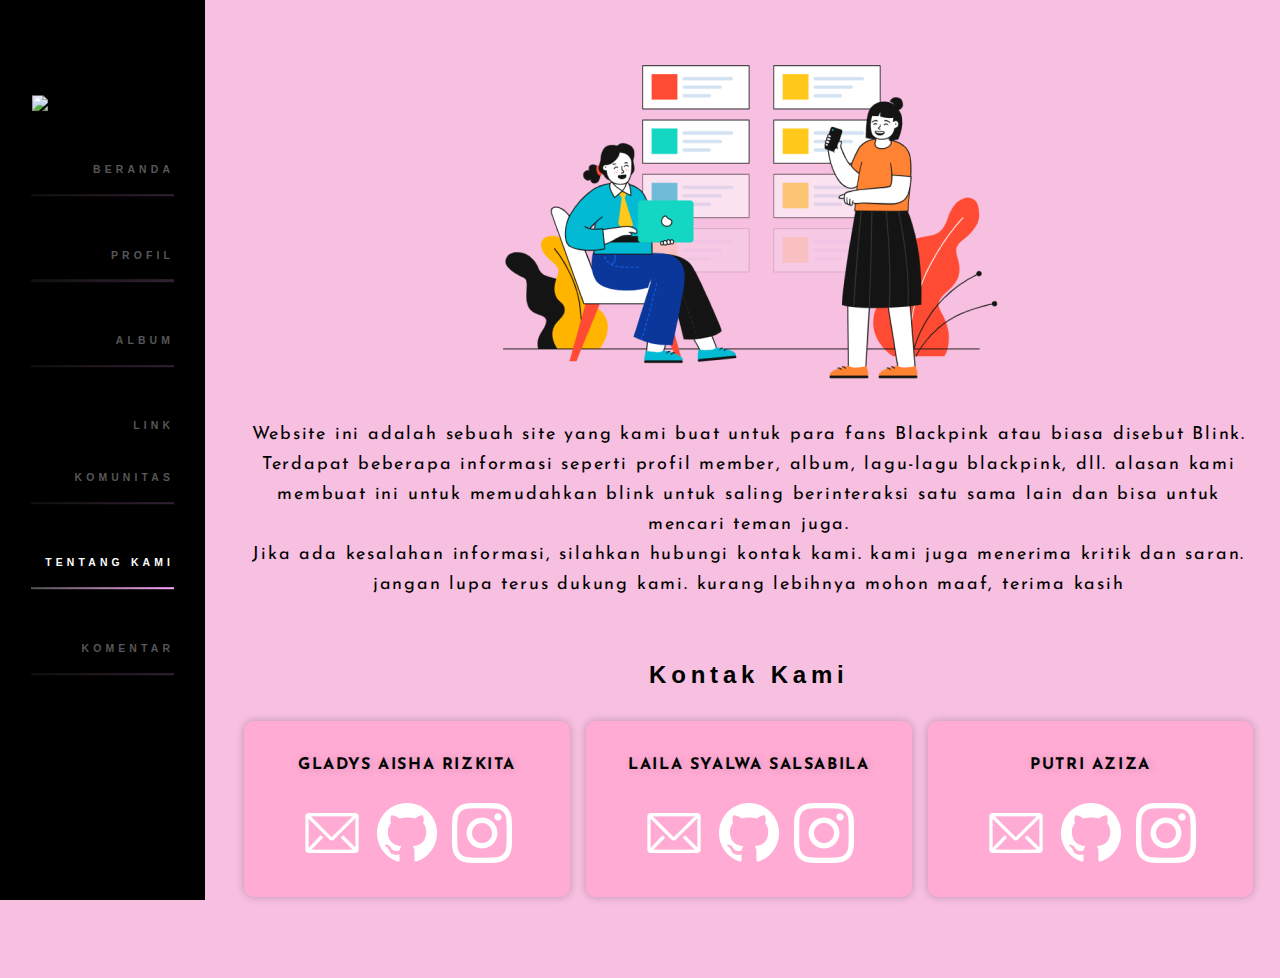
==== about.html @ 743e037a "commit tgl 20 januari 23" ====
<!DOCTYPE html>
<html lang="en">

<head>
  <meta charset="UTF-8">
  <meta http-equiv="X-UA-Compatible" content="IE=edge">
  <meta name="viewport" content="width=device-width, initial-scale=1.0">
  <link rel="shortcut icon"
    href="https://cdn4.iconfinder.com/data/icons/kpop-lightstick-2/32/kpop_light_stick-09-512.png" type="image/x-icon">

  <!-- custom css kalian ada di direktori ini -->
  <link rel="stylesheet" href="./css/style.css">
  <link rel="stylesheet" href="./css/about.css">

  <!-- ini title -->
  <title>Tentang Kami</title>

  <!-- ini link css buat manggil slick carousel nya dan make tema bawaan nya slick -->
  <link rel="stylesheet" href="https://cdnjs.cloudflare.com/ajax/libs/slick-carousel/1.5.8/slick.min.css">
  <link rel="stylesheet" href="https://cdnjs.cloudflare.com/ajax/libs/slick-carousel/1.5.8/slick-theme.min.css">

  <!-- SLICK BUTUH JQUERY BUAT RUNNING, Jadi ini script yang dibutuhin buat nge running slick-carrousel (sebenernya 1 aja cukup sih) -->
  <script src="https://cdnjs.cloudflare.com/ajax/libs/jquery/2.2.2/jquery.min.js"></script>
  <script src="https://cdnjs.cloudflare.com/ajax/libs/jquery/3.3.1/jquery.min.js"></script>
</head>

<body>
  <main class="main">

    <!-- BAGIAN Sidebar -->
    <aside class="sidebar">
      <nav class="nav">

        <!-- INI BAGIAN LOGO -->
        <div class="logofr">
          <!--<img class="lightstick" src="lightstick.png">-->
          <img class="logo" src="https://logosmarcas.net/wp-content/uploads/2020/12/Blackpink-Logo.png">
        </div>

        <!-- INI BAGIAN LINK NAVIGASI -->
        <ul>
          <!-- kelas active digunain buat ngasih efek nyala -->
          <li><a href="./index.html">Beranda</a></li>
          <li><a href="./profil.html">Profil</a></li>
          <li><a href="./album.html">Album</a></li>
          <li><a href="./komunitas.html">Link Komunitas</a></li>
          <li class="active"><a href="">Tentang Kami</a></li>
          <li><a href="./komentar.html">Komentar</a></li>
        </ul>


      </nav>
    </aside>

    <!-- Ini bagian sebelah kanan -->
    <!-- class="twitter" cuma nama untuk si section biar bisa di edit2 -->
    <section class="beranda">
      <a class="menux">☰</a>

        <div class="container5">

          <div class="kontentk">
            <img class="illus" src="./image/illus.png" alt="Tunggu Sebentar Yaaa~">
            <p class="keterangan"> 
              Website ini adalah sebuah site yang kami buat untuk para fans Blackpink atau biasa disebut Blink. 
              Terdapat beberapa informasi seperti profil member, album, lagu-lagu blackpink, dll. 
              alasan kami membuat ini untuk memudahkan blink untuk saling berinteraksi satu sama lain dan bisa untuk mencari teman juga. 
              <br>Jika ada kesalahan informasi, silahkan hubungi kontak kami. kami juga menerima kritik dan saran.
              <br>jangan lupa terus dukung kami. kurang lebihnya mohon maaf, terima kasih
            </p>

            <p class="judul">Kontak Kami</p>
            
            <div class="kartukontak">

              <div class="kartu kartunama grayosh">
                <p class="namakn">Gladys Aisha Rizkita</p>
                <div class="icon">
                  <a target="_blank" href="mailto:gladysglashta@gmail.com"> <img src="./image/email60.png" alt="Tunggu Sebentar Yaaa~"> </a>
                  <a target="_blank" href="https://github.com/glashta"> <img src="./image/github60.png" alt="Tunggu Sebentar Yaaa~"> </a>
                  <a target="_blank" href="https://www.instagram.com/gladysaisha/?hl=en"> <img src="./image/instagram60.png" alt="Tunggu Sebentar Yaaa~"> </a>
                </div>
              </div>

              <div class="kartu kartunama grayosh">
                <p class="namakn">Laila Syalwa Salsabila</p>
                <div class="icon">
                  <a target="_blank" href="mailto:lailasys13@gmail.com"> <img src="./image/email60.png" alt="Tunggu Sebentar Yaaa~"> </a>
                  <a target="_blank" href="https://github.com/IniHanyaTugas"> <img src="./image/github60.png" alt="Tunggu Sebentar Yaaa~"> </a>
                  <a target="_blank" href="https://www.instagram.com/lailsy_/"> <img src="./image/instagram60.png" alt="Tunggu Sebentar Yaaa~"> </a>
                </div>
              </div>

              <div class="kartu kartunama grayosh">
                <p class="namakn">Putri Aziza</p>
                <div class="icon">
                  <a target="_blank" href="mailto:putriaziza51@gmail.com"> <img src="./image/email60.png" alt="Tunggu Sebentar Yaaa~"> </a>
                  <a target="_blank" href="https://github.com/putrizia"> <img src="./image/github60.png" alt="Tunggu Sebentar Yaaa~"> </a>
                  <a target="_blank" href="https://instagram.com/gvrlxziaa_?igshid=YmMyMTA2M2Y="> <img src="./image/instagram60.png" alt="Tunggu Sebentar Yaaa~"> </a>
                </div>
              </div>

            </div>

          </div>

          
        </div>


    </section>
  </main>

  <!-- MAIN SCRIPT -->
  <script src="./javascript/main.js"></script>

  <!-- INI SCRIPT BUAT SLICK CAROUSSEL NYA BIAR AKTIF -->
  <script type="text/javascript" src="//cdn.jsdelivr.net/npm/slick-carousel@1.8.1/slick/slick.min.js"></script>

</body>

</html>
---- css/style.css ----
@import url("https://fonts.googleapis.com/css?family=Open+Sans");
@import url('https://fonts.googleapis.com/css2?family=Josefin+Sans&display=swap');

::-webkit-scrollbar {
  display: block;
  width: 10px;
  background-color: #f9dff2;
}

::-webkit-scrollbar-thumb {
  background-color: #FFABD4;
}

html {
  background: #f7bfe0;
}

/* Ini reset CSS (pake tanda * itu artinya semua class,id,tag dipilih) */
* {
  padding: 0;
  margin: 0;
  box-sizing: border-box;
}

/* bagian sidebar luar */
.sidebar {
  font-family: Arial;
  font-size: 16px;
  position: fixed;
  width: 16%;
  height: 100vh;
  background: #000;
  font-size: 0.65em;
}

/* bagian navigasi */
.nav {
  position: relative;
  margin: 0 15%;
  text-align: right;
  top: 40%;
  transform: translateY(-50%);
  font-weight: bold;
}

/* ini bagian link (Luar) */
.nav ul {
  list-style: none;
}

/* ini bagian link buat ngatur jarak antar link */
.nav ul li {
  position: relative;
  margin: 3.2em 0;
}

/* ini bagian link nya */
.nav ul li a {
  line-height: 5em;
  text-transform: uppercase;
  text-decoration: none;
  letter-spacing: 0.4em;
  color: rgba(255, 255, 255, 0.35);
  display: block;
  transition: all ease-out 300ms;
}

/* ini bagian link ketika di kasih class active */
.nav ul li.active a {
  color: white;
}

/* ini efek buat garis di bawah link biar sedikit transparan kalau tidak ada kelas active di <li> nya */
.nav ul li:not(.active)::after {
  opacity: 0.2;
}

/* ini ngasih efek berubah warna teks, pas lagi di hover/di deketin */
.nav ul li:not(.active):hover a {
  color: rgba(255, 255, 255, 0.75);
}

/* ini garis yang ada di bawah link */
.nav ul li::after {
  content: "";
  position: absolute;
  width: 100%;
  height: 0.2em;
  background: black;
  left: 0;
  bottom: 0;
  background-image: linear-gradient(to right, #525252, #ffa6fc);
}

/* ini bagian yang kanan,
  Kelas Twitter bisa di ganti pake kata apa aja, semisalkan gak mau pake kata "twitter"
  !Ini buat ngatur bagian kanan
*/
.beranda {
  position: relative;
  width: 83%;
  float: right;
  min-height: 100vh;
  padding-block: 10px;
}

/* ini kontainer nya si twitter */
.beranda .container {
  display: flex;
  flex-direction: column;
  margin: auto;
  height: 100%;
  width: 90%;
  font-family: 'Josefin Sans', sans-serif;
  /* background-color: tomato; nyalain kalo mau liat */
}

/* ini buat ngatur teks (tag <p>) yang ada di dalem twitter kontainer nya */
.beranda p {
  font-size: 1em;
  letter-spacing: 0.1em;
  color: #222;
  font-weight: bold;
  margin-top: 20px;
}

/* ini buat ngatur bungkus nya logo */
.logofr {
  display: flex;
  justify-content: center;
  font-weight: ;
}

/* ini buat ngatur gambar logo nya */
.logofr .logo {
  margin-top: 50px;
  width: 140px;
}

.kepala {
  position: relative;
  width: 100%;
  height: auto;
  margin-bottom: 16px;
  /* background-color: tomato; */
}

/* INI Buat ngatur kontainer slider nya */
.slider {
  width: 100%;
  height: auto;
  margin: auto;
  /* background-color: purple; nyalain kalo mau liat */
  margin-top: 4rem;
  display: flex;
  z-index: 1;
}

.slider_konten img {
  width: 100%;
  object-fit: cover;
  height: 25rem;
  filter: brightness(45%);
  z-index: 2;
  border-radius: 20px;
}

.kepala_judul {
  z-index: 10;
  position: absolute;
  top: 80%;
  left: 50%;
  transform: translateX(-50%);
  /* background-color: tomato; */
}

.kepala_judul .title {
  color: white;
  text-align: center;
  line-height: 6px;
  text-shadow: 5px 1px 10px black;
  font-size: 22px;
  font-weight: 900;
}

.kepala_judul .subtitle {
  color: white;
  text-align: center;
  line-height: 6px;
  text-shadow: 5px 1px 10px black;
  font-size: 22px;
  font-weight: 900;
}

.container .judul {
  color: black;
  text-align: left;
  line-height: 10px;
  font-size: 20px;
  font-weight: 800;
  font-family: Arial;
  text-transform: uppercase;
  letter-spacing: 0.2em;
  margin-top: 24px;
}

.container .deskripsi1 {
  color: black;
  text-align: justify;
  line-height: 20px;
  font-size: 16px;
  font-weight: 400;
  font-family: 'Josefin Sans', sans-serif;
  margin-bottom: 24px;
}

.container .deskripsi2 {
  color: black;
  text-align: justify;
  line-height: 20px;
  font-size: 16px;
  font-weight: 400;
  font-family: 'Josefin Sans', sans-serif;
  margin-bottom: 70px;
}


/* RESPONSIVE CSS */

.menux {
  display: none;
}

@media (max-width:1024px) {
.kepala_judul {
  z-index: 10;
  position: absolute;
  top: 80%;
  left: 50%;
  width: 90%;
  transform: translateX(-50%);
  /* background-color: tomato; */
  }
}

@media (max-width:768px) {
  .beranda {
    width: 100%;
    float: none;
  }

  ::-webkit-scrollbar {
    display: block;
    width: 0;
    background-color: #f9dff2;
  }

  .sidebar {
    display: block;
    position: fixed;
    top: 0;
    left: 0;
    width: 200px;
    height: 100%;
    transform: translateX(-500px);
    transition: transform 0.8s ease-in-out;
    line-height: 3;
    z-index: 9999;
    overflow-y: scroll;
    padding-left: 1rem;
  }

  .sidebar.show {
    transform: translateX(-20px);
  }

  .logofr .logo {
    width: 140px;
    margin-top: 150px;
  }

  .menux {
    display: block;
    position: fixed;
    right: 20px;
    top: 20px;
    padding: 5px 8px;
    border-radius: 5px;
    color: #333333;
    background-color: #FFABD4;
    font-size: 1rem;
    box-shadow: 2px 2px 10px rgba(255, 255, 255, 0.35);
    z-index: 9999;
  }

  .kepala_judul {
    z-index: 10;
    position: absolute;
    top: 75%;
    left: 50%;
    width: 90%;
    transform: translateX(-50%);
    /* background-color: tomato; */
    margin-bottom: 1rem;
  }

  .kepala_judul .subtitle {
    color: white;
    text-align: center;
    line-height: 24px;
    text-shadow: 5px 1px 10px black;
    font-size: 22px;
    font-weight: 900;
  }

  .kontentk .illus {
    width: 400px;
  }
}

@media (max-width:425px) {

  .kepala_judul {
    z-index: 10;
    position: absolute;
    top: 70%;
    left: 50%;
    width: 90%;
    transform: translateX(-50%);
    /* background-color: tomato; */
    margin-bottom: 1rem;
  }

  .kepala_judul .subtitle {
    color: white;
    text-align: center;
    line-height: 2rem;
    text-shadow: 5px 1px 10px black;
    font-size: 22px;
    font-weight: 900;
  }

  .linkbp .judul {
    color: black;
    text-align: center;
    line-height: 24px;
    font-size: 20px;
    font-weight: 800;
    font-family: Arial;
    text-transform: uppercase;
    letter-spacing: 0.2em;
    margin-top: 24px;
  }

  .linkfans .judul {
    color: black;
    text-align: center;
    line-height: 24px;
    font-size: 20px;
    font-weight: 800;
    font-family: Arial;
    text-transform: uppercase;
    letter-spacing: 0.2em;
    margin-top: 3rem;
  }


  .kontentk .illus {
    width: 300px;
  }

}
---- css/about.css ----
@import url("https://fonts.googleapis.com/css?family=Open+Sans");
@import url('https://fonts.googleapis.com/css2?family=Josefin+Sans&display=swap');

.container5 {
    position: relative;
    height: auto;
    overflow: hidden;
    padding-bottom: 8px;
    max-width: 1200px;
    margin: 0 auto;
    /* background-color: tomato; */
}

.kontentk {
    position: relative;
    width: 95%;
    max-width: 1440px;
    margin: auto;
    display: flex;
    flex-direction: column;
    align-items: center;
    z-index: 5;
    padding-block: 3rem;
}

.kontentk .illus {
    width: 500px;
}

.kontentk .keterangan {
    text-align: center;
    font-weight: 400;
    font-family: 'Josefin Sans', sans-serif;
    color: black;
    font-size: 18px;
    line-height: 30px;
    margin-top: 40px;
}

.kontentk .judul {
    text-align: center;
    font-weight: 800;
    font-family: arial;
    color: black;
    font-size: 24px;
    line-height: 30px;
    margin-top: 60px;
    letter-spacing: 0.2em;
}

.kartukontak {
    display: flex;
    justify-content: space-around;
    flex-wrap: wrap;
    gap: 1rem;
    width: 100%;
    margin-inline: auto;
    margin-top: 1rem;
    font-family: 'Josefin Sans', sans-serif;
    /* background-color: tomato; */
}

.kartu {
    position: relative;
    border-radius: 10px;
    padding: 1rem 1rem;
    margin-block: 15px;
    background-color: #FFABD4;
}

.kartunama {
    min-width: 15rem;
    min-height: 11rem;
    max-width: 35rem;
    flex: 1 1;
    text-shadow: 2px 1px 10px #0000002a;
    box-shadow: rgba(0, 0, 0, 0.233) 0 0 8px 0;
}

.kartukontak .namakn {
    font-size: 16px;
    margin-bottom: 30px;
    color: black;
    font-weight: 800;
    font-family: 'Josefin Sans', sans-serif;
    text-transform: uppercase;
    text-align: center;
}

.kartukontak .icon {
    text-align: center;
    letter-spacing: 10px;  
}

.icon a {
    text-decoration: none;
}

.grayosh{
    background-position: center;
    background-size: cover;
    background-blend-mode: soft-light;
    position: relative;
    overflow: hidden;
    transition: ease-out 300ms;
}


.grayosh:before {
    content: "";
    display: block;
    width: 120px;
    height: 100%;
    position: absolute;
    top: 0%;
    left: 0%;
    opacity: 0;
    background: white;
    box-shadow: 0 0 20px 3px white;
    -webkit-transform: skewX(-30deg);
    -moz-transform: skewX(-30deg);
    -ms-transform: skewX(-30deg);
    -o-transform: skewX(-30deg);
    transform: skewX(-30deg);
    -webkit-animation: shinyy 4s ease 0s infinite;
    -moz-animation: shinyy 4s ease 0s infinite;
    animation: shinyy 4s ease 0s infinite;
}

@-webkit-keyframes shinyy {
    from {
    opacity: 0;
    left: -250%;
    }
    50% {
    opacity: 0.3;
    }
    to {
    opacity: 0;
    left: 550%;
    }
}
@-moz-keyframes shinyy {
    from {
    opacity: 0;
    left: -250%;
    }
    50% {
    opacity: 0.3;
    }
    to {
    opacity: 0;
    left: 550%;
    }
}
@keyframes shinyy {
    from {
    opacity: 0;
    left: -250%;
    }
    50% {
    opacity: 0.3;
    }
    to {
    opacity: 0;
    left: 550%;
    }
}


/* RESPONSIVE CSS */

.menux {
    display: none;
  }
  
  @media (max-width:768px) {
    .beranda {
      width: 100%;
      float: none;
    }
  
    ::-webkit-scrollbar {
      display: block;
      width: 0;
      background-color: #f9dff2;
    }
  
    .sidebar {
      display: block;
      position: fixed;
      top: 0;
      left: 0;
      width: 200px;
      height: 100%;
      transform: translateX(-500px);
      transition: transform 0.8s ease-in-out;
      line-height: 3;
      z-index: 9999;
      overflow-y: scroll;
      padding-left: 1rem;
    }
  
    .sidebar.show {
      transform: translateX(-20px);
    }
  
    .logofr .logo {
      width: 140px;
      margin-top: 150px;
    }
  
    .menux {
      display: block;
      position: fixed;
      right: 20px;
      top: 20px;
      padding: 5px 8px;
      border-radius: 5px;
      color: #333333;
      background-color: #FFABD4;
      font-size: 1rem;
      box-shadow: 2px 2px 10px rgba(255, 255, 255, 0.35);
      z-index: 9999;
    }
  
    .kepala_judul {
      z-index: 10;
      position: absolute;
      top: 75%;
      left: 50%;
      width: 90%;
      transform: translateX(-50%);
      /* background-color: tomato; */
      margin-bottom: 1rem;
    }
  
    .kepala_judul .subtitle {
      color: white;
      text-align: center;
      line-height: 24px;
      text-shadow: 5px 1px 10px black;
      font-size: 22px;
      font-weight: 900;
    }
  
    .kontentk .illus {
      width: 400px;
    }
  }
  
  @media (max-width:425px) {
  
    .kepala_judul {
      z-index: 10;
      position: absolute;
      top: 70%;
      left: 50%;
      width: 90%;
      transform: translateX(-50%);
      /* background-color: tomato; */
      margin-bottom: 1rem;
    }
  
    .kepala_judul .subtitle {
      color: white;
      text-align: center;
      line-height: 2rem;
      text-shadow: 5px 1px 10px black;
      font-size: 22px;
      font-weight: 900;
    }
  
    .linkbp .judul {
      color: black;
      text-align: center;
      line-height: 24px;
      font-size: 20px;
      font-weight: 800;
      font-family: Arial;
      text-transform: uppercase;
      letter-spacing: 0.2em;
      margin-top: 24px;
    }
  
    .linkfans .judul {
      color: black;
      text-align: center;
      line-height: 24px;
      font-size: 20px;
      font-weight: 800;
      font-family: Arial;
      text-transform: uppercase;
      letter-spacing: 0.2em;
      margin-top: 3rem;
    }

    .kontentk .illus {
        width: 300px;
    }
  
  }
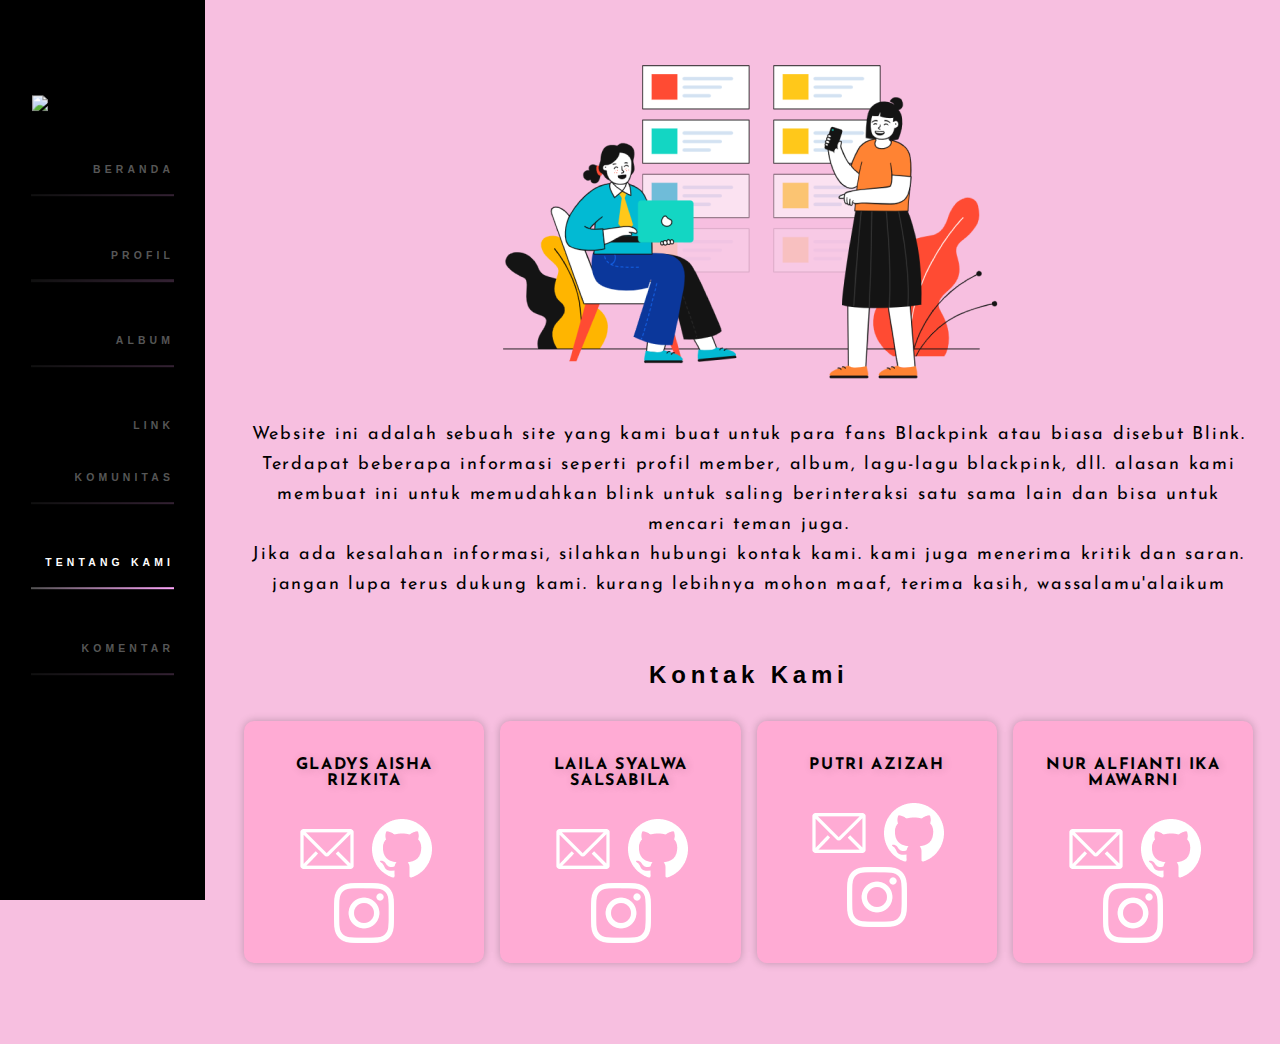
==== commit b075327f: "Update about.html" ====
--- a/about.html
+++ b/about.html
@@ -66,7 +66,7 @@
               Terdapat beberapa informasi seperti profil member, album, lagu-lagu blackpink, dll. 
               alasan kami membuat ini untuk memudahkan blink untuk saling berinteraksi satu sama lain dan bisa untuk mencari teman juga. 
               <br>Jika ada kesalahan informasi, silahkan hubungi kontak kami. kami juga menerima kritik dan saran.
-              <br>jangan lupa terus dukung kami. kurang lebihnya mohon maaf, terima kasih
+              <br>jangan lupa terus dukung kami. kurang lebihnya mohon maaf, terima kasih, wassalamu'alaikum
             </p>
 
             <p class="judul">Kontak Kami</p>
@@ -92,10 +92,19 @@
               </div>
 
               <div class="kartu kartunama grayosh">
-                <p class="namakn">Putri Aziza</p>
+                <p class="namakn">Putri Azizah</p>
                 <div class="icon">
                   <a target="_blank" href="mailto:putriaziza51@gmail.com"> <img src="./image/email60.png" alt="Tunggu Sebentar Yaaa~"> </a>
                   <a target="_blank" href="https://github.com/putrizia"> <img src="./image/github60.png" alt="Tunggu Sebentar Yaaa~"> </a>
+                  <a target="_blank" href="https://instagram.com/gvrlxziaa_?igshid=YmMyMTA2M2Y="> <img src="./image/instagram60.png" alt="Tunggu Sebentar Yaaa~"> </a>
+                </div>
+              </div>
+
+              <div class="kartu kartunama grayosh">
+                <p class="namakn">Nur Alfianti ika Mawarni</p>
+                <div class="icon">
+                  <a target="_blank" href="mailto:ikamawarnie253@gmail.com"> <img src="./image/email60.png" alt="Tunggu Sebentar Yaaa~"> </a>
+                  <a target="_blank" href="https://github.com/NurAlfianti"> <img src="./image/github60.png" alt="Tunggu Sebentar Yaaa~"> </a>
                   <a target="_blank" href="https://instagram.com/gvrlxziaa_?igshid=YmMyMTA2M2Y="> <img src="./image/instagram60.png" alt="Tunggu Sebentar Yaaa~"> </a>
                 </div>
               </div>
@@ -119,4 +128,4 @@
 
 </body>
 
-</html>+</html>
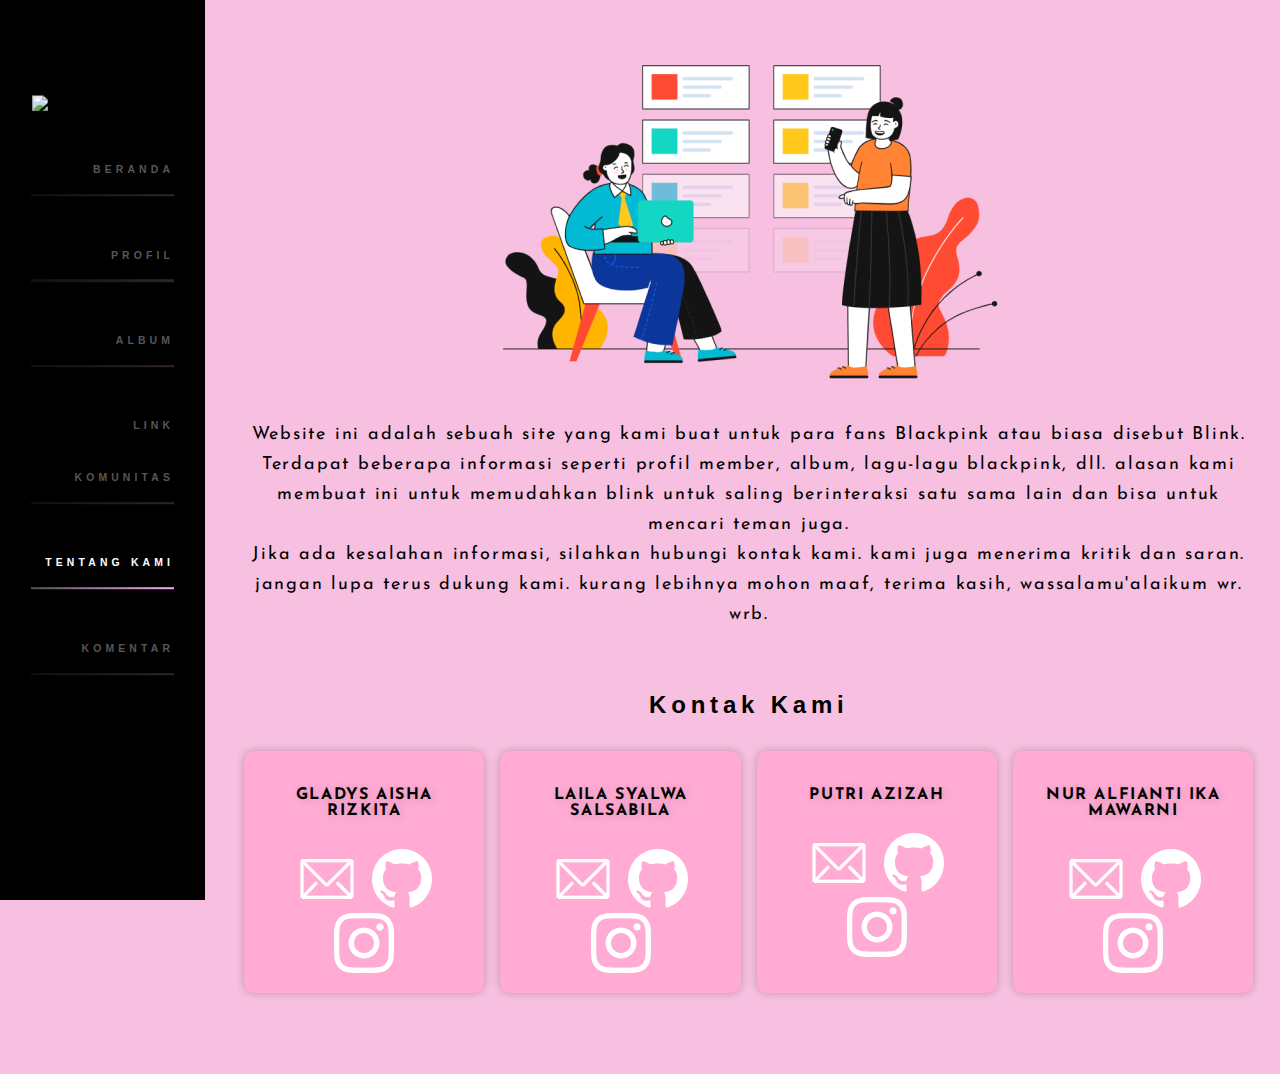
==== commit d7ed1d34: "commit 2 tgl 26 januari 23" ====
--- a/about.html
+++ b/about.html
@@ -66,7 +66,7 @@
               Terdapat beberapa informasi seperti profil member, album, lagu-lagu blackpink, dll. 
               alasan kami membuat ini untuk memudahkan blink untuk saling berinteraksi satu sama lain dan bisa untuk mencari teman juga. 
               <br>Jika ada kesalahan informasi, silahkan hubungi kontak kami. kami juga menerima kritik dan saran.
-              <br>jangan lupa terus dukung kami. kurang lebihnya mohon maaf, terima kasih, wassalamu'alaikum
+              <br>jangan lupa terus dukung kami. kurang lebihnya mohon maaf, terima kasih, wassalamu'alaikum wr. wrb.
             </p>
 
             <p class="judul">Kontak Kami</p>
